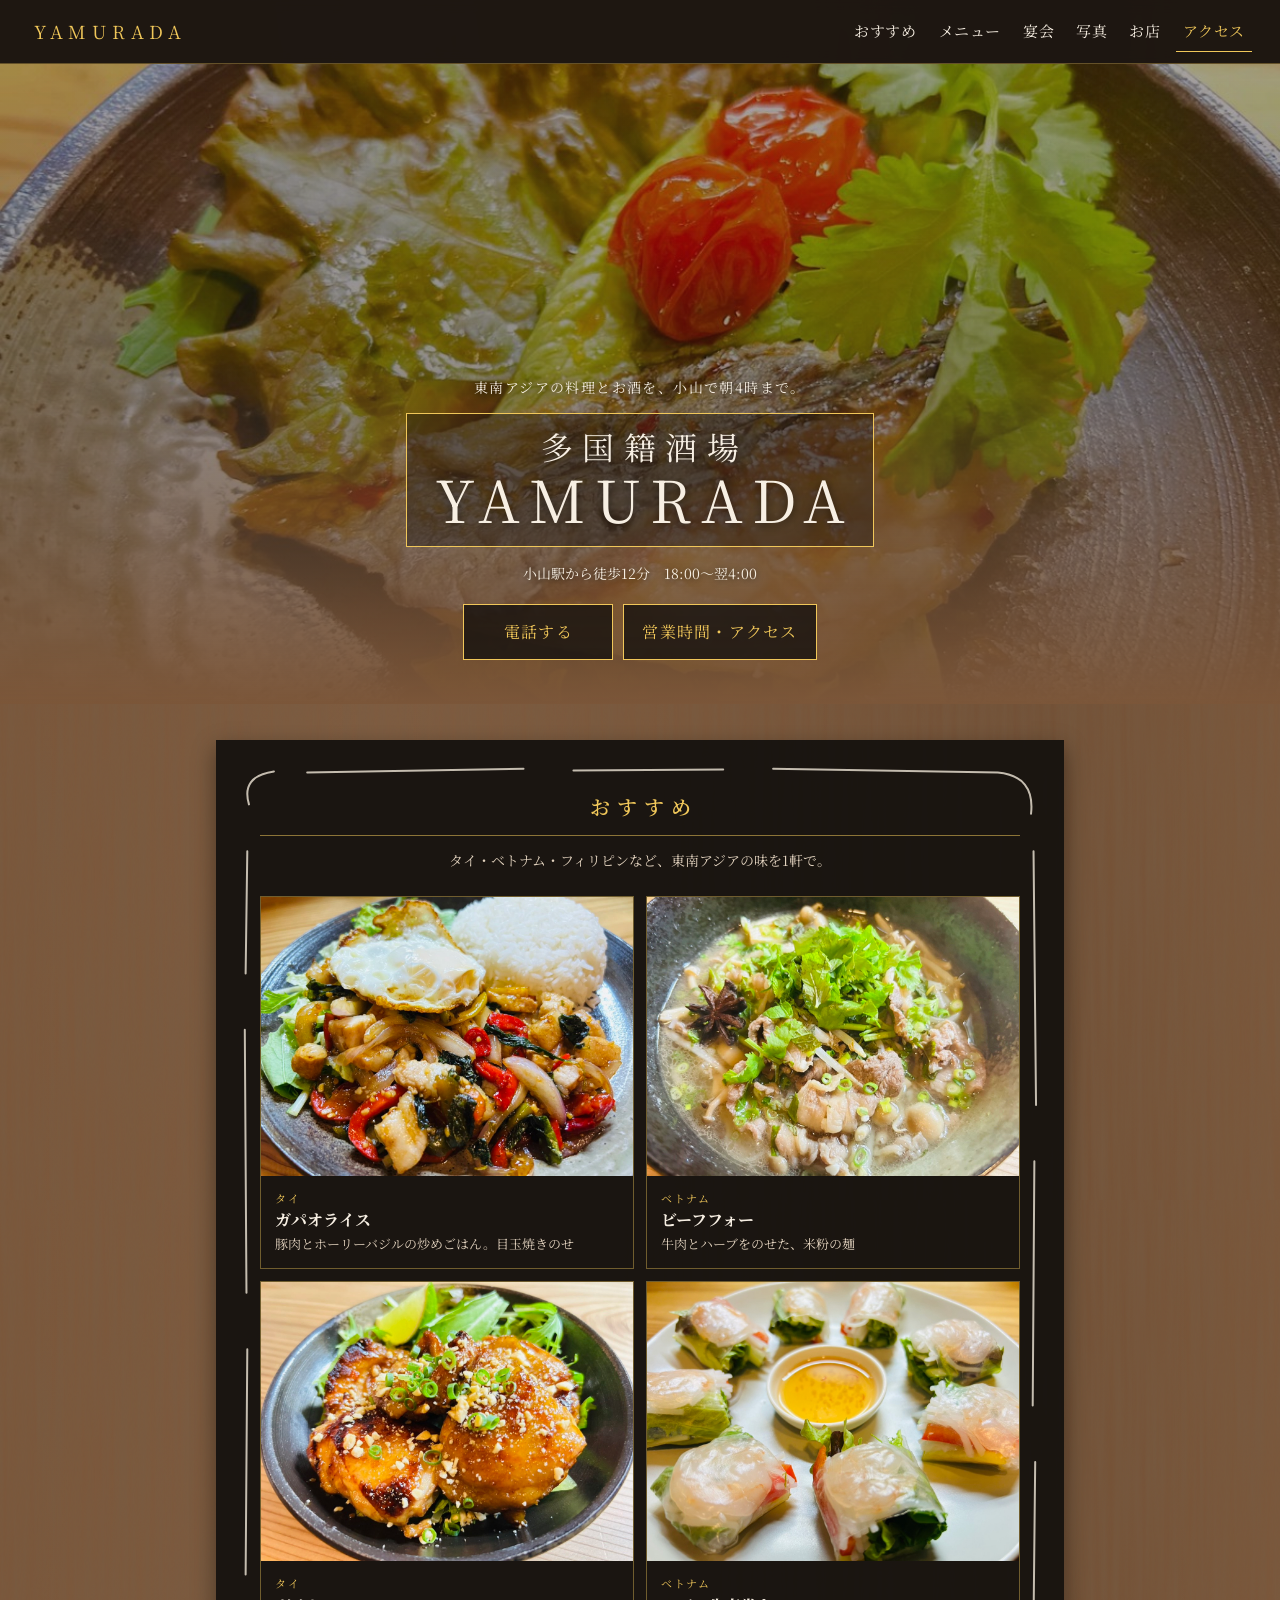
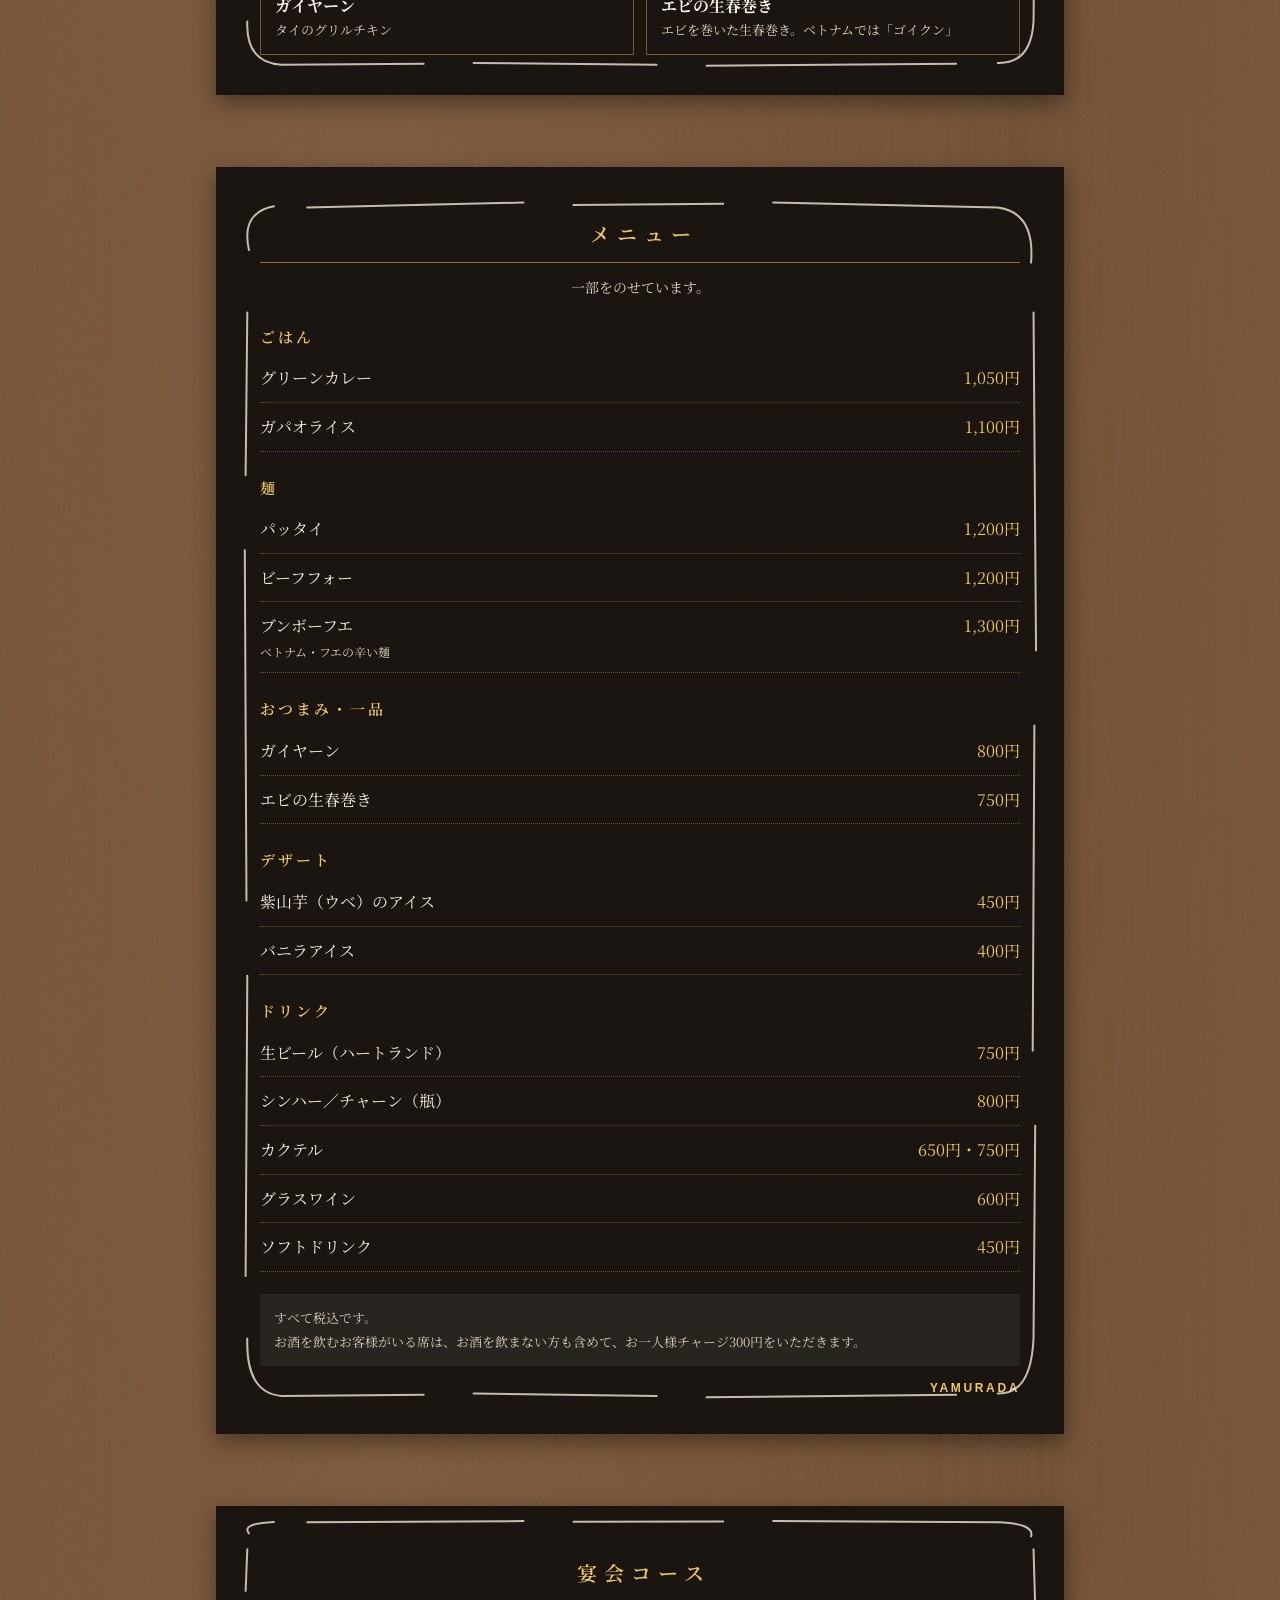
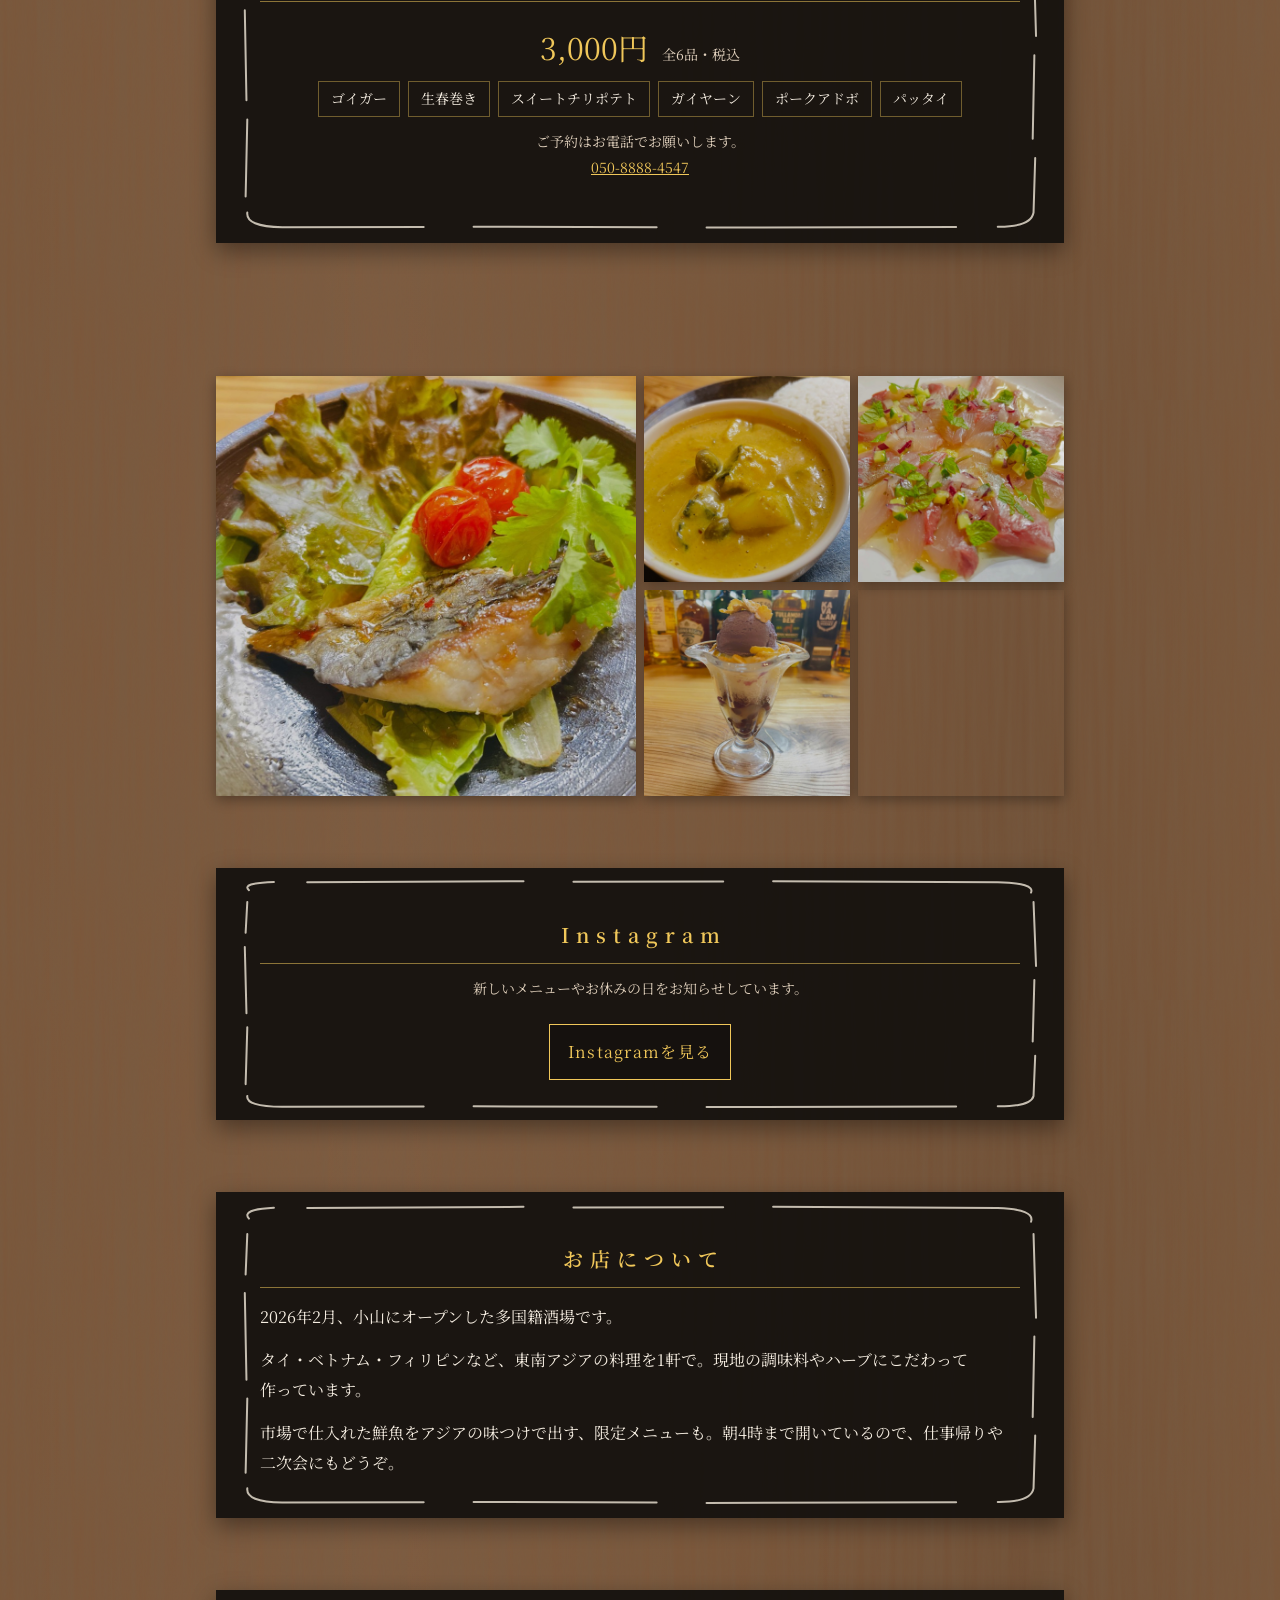
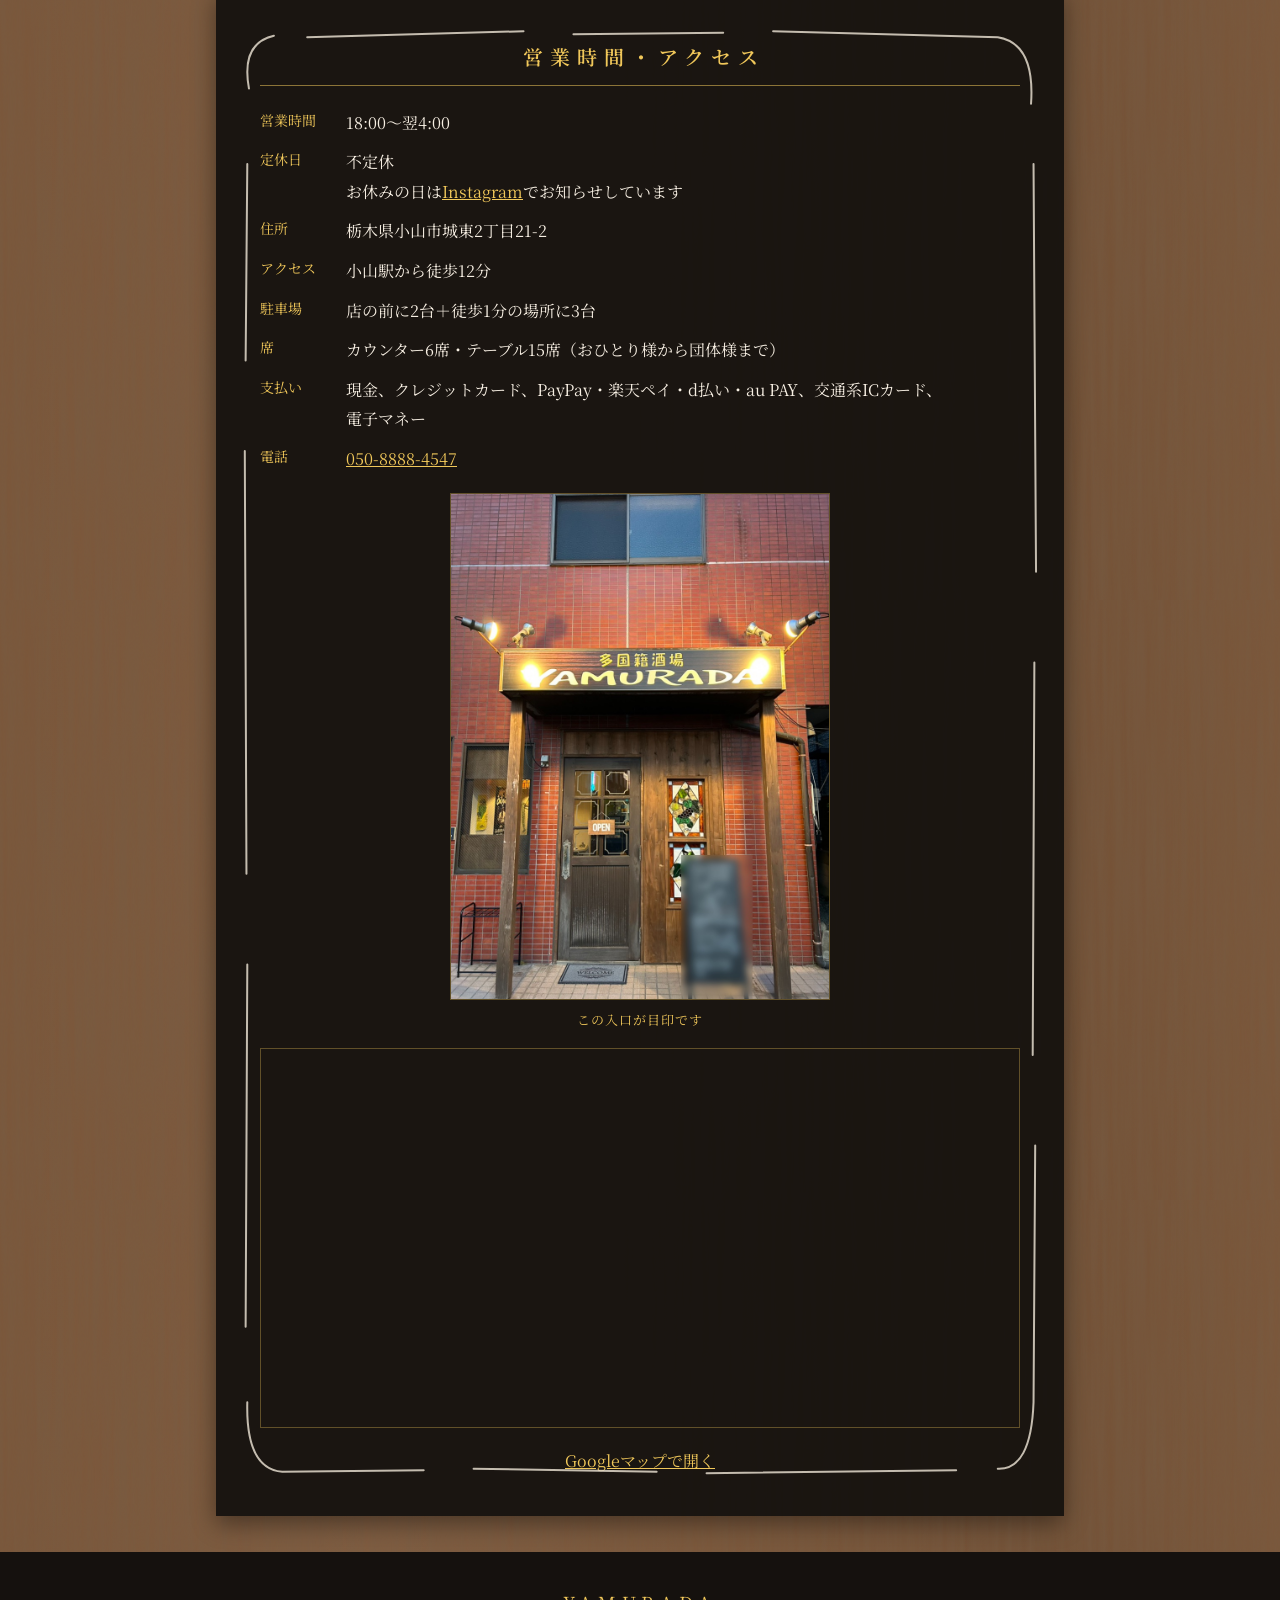
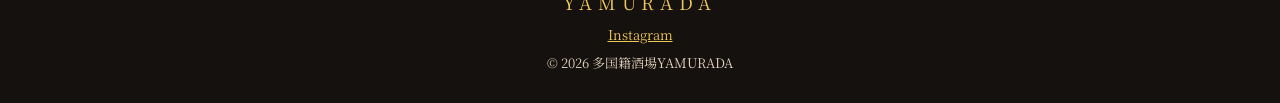
==== index.html @ 548f8a65 "YAMURADA ホームページ 公開" ====
<!doctype html>
<html lang="ja">
<head>
<meta charset="utf-8">
<meta name="viewport" content="width=device-width,initial-scale=1">
<title>多国籍酒場YAMURADA｜小山のタイ・ベトナム・フィリピン料理と酒場</title>
<meta name="description" content="栃木県小山市の多国籍酒場YAMURADA。タイ・ベトナム・フィリピンなど東南アジアの料理とアジアのお酒を、18時から朝4時まで。小山駅から徒歩12分。">
<meta property="og:title" content="多国籍酒場YAMURADA">
<meta property="og:description" content="東南アジアの料理とお酒を、小山で朝4時まで。">
<meta property="og:type" content="website">
<meta property="og:url" content="https://yamurada.github.io/">
<meta property="og:image" content="https://yamurada.github.io/images/sawara.jpg">
<link rel="icon" href="favicon.svg" type="image/svg+xml">
<meta name="theme-color" content="#15110e">
<link rel="preconnect" href="https://fonts.googleapis.com">
<link rel="preconnect" href="https://fonts.gstatic.com" crossorigin>
<link href="https://fonts.googleapis.com/css2?family=Noto+Serif+JP:wght@400;600&display=swap" rel="stylesheet">
<link rel="stylesheet" href="style.css?v=1121c">
<script>document.documentElement.classList.add('js')</script>
</head>
<body>

<header class="site-header">
  <a class="logo" href="#top" aria-label="ページの先頭へ">YAMURADA</a>
  <nav class="nav" aria-label="ページ内の目次">
    <a href="#picks">おすすめ</a>
    <a href="#menu">メニュー</a>
    <a href="#course">宴会</a>
    <a href="#gallery">写真</a>
    <a href="#about">お店</a>
    <a href="#info">アクセス</a>
  </nav>
</header>

<main id="top">
  <section class="hero" aria-label="トップ">
    <div class="hero-slides" id="heroSlides"></div>
    <div class="hero-text">
      <p class="hero-kicker" data-shop="catch"></p>
      <h1><span>多国籍酒場</span>YAMURADA</h1>
      <p class="hero-sub"><span class="ph" data-shop="access"></span>　<span class="ph" data-shop="hours"></span></p>
      <div class="hero-btns">
        <a class="btn" data-tel>電話する</a>
        <a class="btn" href="#info"><span class="ph">営業時間・</span><span class="ph">アクセス</span></a>
      </div>
    </div>
  </section>

  <section id="picks" class="sec">
    <div class="board reveal">
      <h2>おすすめ</h2>
      <p class="lead"><span class="ph">タイ・ベトナム・</span><span class="ph">フィリピンなど、</span><span class="ph">東南アジアの味を</span><span class="ph">1軒で。</span></p>
      <div class="picks" id="picksList"></div>
    </div>
  </section>

  <section id="menu" class="sec">
    <div class="board reveal">
      <h2>メニュー <span class="badge" id="menuBadge" hidden>仮</span></h2>
      <p class="lead" id="menuLead">一部をのせています。</p>
      <div id="menuList"></div>
      <p class="note" id="menuNotes"></p>
      <span class="board-mark">YAMURADA</span>
    </div>
  </section>

  <section id="course" class="sec">
    <div class="board reveal" id="courseBox"></div>
  </section>

  <section id="gallery" class="sec">
    <h2 class="sec-title reveal">写真</h2>
    <div class="photos reveal" id="photoList"></div>
  </section>

  <section id="insta" class="sec">
    <div class="board reveal">
      <h2>Instagram</h2>
      <p class="lead"><span class="ph">新しいメニューや</span><span class="ph">お休みの日を</span><span class="ph">お知らせしています。</span></p>
      <div class="insta-grid" id="instaList" hidden></div>
      <p class="more"><a class="btn" data-insta target="_blank" rel="noopener">Instagramを見る</a></p>
    </div>
  </section>

  <section id="about" class="sec">
    <div class="board reveal">
      <h2>お店について</h2>
      <figure class="spot-photo owner-photo" id="aboutPhoto" hidden></figure>
      <div id="aboutText"></div>
    </div>
  </section>

  <section id="reviews" class="sec">
    <div class="board reveal" id="reviewBox"></div>
  </section>

  <section id="info" class="sec">
    <div class="board reveal">
      <h2><span class="ph">営業時間・</span><span class="ph">アクセス</span></h2>
      <dl class="info">
        <dt>営業時間</dt><dd data-shop="hours"></dd>
        <dt>定休日</dt><dd><span data-shop="holiday"></span><br><span id="holidayLine"></span></dd>
        <dt>住所</dt><dd data-shop="address"></dd>
        <dt>アクセス</dt><dd data-shop="access"></dd>
        <dt>駐車場</dt><dd data-shop="parking"></dd>
        <dt>席</dt><dd data-shop="seats"></dd>
        <dt>支払い</dt><dd data-shop="payment"></dd>
        <dt>電話</dt><dd><a data-tel data-shop="tel"></a></dd>
      </dl>
      <figure class="spot-photo outside-photo" id="outsidePhoto" hidden></figure>
      <div class="map" id="mapBox"></div>
      <p class="more"><a data-map target="_blank" rel="noopener">Googleマップで開く</a></p>
    </div>
  </section>
</main>

<footer class="site-footer">
  <p class="footer-logo">YAMURADA</p>
  <p><a data-insta target="_blank" rel="noopener">Instagram</a></p>
  <p class="copy">© <span id="year"></span> <span data-shop="name"></span></p>
</footer>

<!-- スマホの画面の下にずっと出るボタン -->
<nav class="bottom-bar" aria-label="すぐ使うボタン">
  <a data-tel><span class="ico" aria-hidden="true">📞</span>電話</a>
  <a data-map target="_blank" rel="noopener"><span class="ico" aria-hidden="true">📍</span>地図</a>
  <a data-insta target="_blank" rel="noopener"><span class="ico" aria-hidden="true">📷</span>Instagram</a>
</nav>

<script src="shop-data.js?v=1121c"></script>
<script src="main.js?v=1121c"></script>
</body>
</html>
---- style.css ----
/* =========================================================
   YAMURADA 見た目の設定
   色を変えたいときは、下の :root の中だけを直す
   ========================================================= */
:root{
  --wood:#7b5639;          /* 木の壁の色（明るめのブラウン） */
  --board:#15110e;         /* 黒い板の色 */
  --gold:#f0c75a;          /* 金の線・見出しの色 */
  --text:#f7efe3;          /* ふつうの文字 */
  --sub:#e3d3bf;           /* 説明の文字 */
  --header-h:96px;         /* 上の目次の高さ（スマホ） */
  --font:"Noto Serif JP","Hiragino Mincho ProN","Yu Mincho","YuMincho",serif;
}

*{box-sizing:border-box}
[hidden]{display:none!important}
.data-error{position:relative;z-index:50;background:#b3261e;color:#fff;font:14px/1.6 sans-serif;padding:12px 16px}
html{scroll-padding-top:var(--header-h)}
@media (prefers-reduced-motion:no-preference){html{scroll-behavior:smooth}}
body{
  margin:0;color:var(--text);font-family:var(--font);line-height:1.85;
  background-color:var(--wood);
  background-image:url(images/wood.svg),linear-gradient(90deg,#0000 0,#ffffff08 30%,#0000 55%,#00000014 80%,#0000);
  background-size:600px 600px,100% 100%;
  padding-bottom:64px; /* 下のボタンの帯のぶん */
  -webkit-text-size-adjust:100%;
  /* 日本語を変なところで切らない。句読点や ｜ のしるしの所で改行し、入りきらないときだけ途中で切る */
  word-break:keep-all;overflow-wrap:anywhere;line-break:strict;
}
.ph{display:inline-block}            /* ひとかたまりの言葉 */
a[href^="tel:"],ul.menu b{white-space:nowrap}  /* 電話番号・値段は1行のまま */
a{color:var(--gold)}
img{max-width:100%;height:auto;display:block}

/* ---------- 上の目次 ---------- */
.site-header{
  position:sticky;top:0;z-index:20;
  background:#15110ee8;backdrop-filter:blur(6px);-webkit-backdrop-filter:blur(6px);
  border-bottom:1px solid #f0c75a55;
  display:flex;flex-direction:column;align-items:center;gap:2px;padding:10px 0 0;
}
.logo{color:var(--gold);text-decoration:none;letter-spacing:.32em;font-size:18px;padding-left:.32em}
.nav{display:flex;gap:2px;overflow-x:auto;max-width:100%;padding:0 6px 6px;scrollbar-width:none}
.nav::-webkit-scrollbar{display:none}
.nav a{
  flex:0 0 auto;color:var(--text);text-decoration:none;font-size:13px;letter-spacing:.04em;
  padding:6px 7px;border-bottom:1px solid transparent;
}
.nav a.is-here,.nav a:hover{color:var(--gold);border-bottom-color:var(--gold)}

/* ---------- トップ ---------- */
.hero{position:relative;min-height:min(86vh,640px);display:flex;align-items:flex-end;justify-content:center;overflow:hidden}
.hero-slides,.slide{position:absolute;inset:0}
.slide{opacity:0;transition:opacity 1.6s ease}
.slide.is-on{opacity:1}
.slide img{width:100%;height:100%;object-fit:cover}
@media (prefers-reduced-motion:no-preference){
  .slide.is-on img{animation:zoom 9s ease-out forwards}
}
@keyframes zoom{from{transform:scale(1.08)}to{transform:scale(1)}}
.hero::after{content:"";position:absolute;inset:0;background:linear-gradient(rgba(30,20,12,.25) 0,rgba(30,20,12,.35) 45%,var(--wood) 100%)}
.hero-text{position:relative;z-index:1;text-align:center;padding:0 16px 44px;width:100%}
.hero-kicker{margin:0 0 12px;font-size:14px;letter-spacing:.1em;text-shadow:0 1px 6px #000a}
.hero h1{
  display:inline-block;margin:0;font-weight:400;line-height:1.15;
  font-size:clamp(26px,9vw,58px);letter-spacing:.16em;white-space:nowrap;padding:14px 18px 14px calc(18px + .16em);
  border:1px solid var(--gold);background:#15110e66;text-shadow:0 2px 10px #0008;
}
.hero h1 span{display:block;font-size:.55em;letter-spacing:.3em}
.hero-sub{margin:14px 0 18px;font-size:14px;text-shadow:0 1px 6px #000a}
.hero-btns{display:flex;gap:10px;justify-content:center;flex-wrap:wrap}
.btn{
  display:inline-block;min-width:150px;text-align:center;text-decoration:none;
  padding:12px 18px;border:1px solid var(--gold);color:var(--gold);background:#15110ecc;letter-spacing:.08em;
}
.btn:hover{background:var(--gold);color:var(--board)}

/* ---------- 黒い板（各コーナー） ---------- */
.sec{max-width:880px;margin:0 auto;padding:36px 16px}
.board{position:relative;background:#15110ef0;box-shadow:0 8px 22px #0006;padding:40px 26px 34px}
.board::before{content:"";position:absolute;inset:8px;background:url(images/frame.svg) no-repeat;background-size:100% 100%;pointer-events:none}
.board h2,.sec-title{
  margin:0 0 6px;text-align:center;color:var(--gold);font-weight:600;font-size:20px;letter-spacing:.35em;padding-left:.35em;
  border-bottom:1px solid #f0c75a88;padding-bottom:10px;
}
.sec-title{border:0;text-shadow:0 1px 4px #0006}
.lead{text-align:center;color:var(--sub);font-size:14px;margin:12px 0 22px}
.badge{display:inline-block;font-size:12px;letter-spacing:0;padding:0 8px;margin-left:4px;vertical-align:middle;background:#b3321f;color:#fff;border-radius:2px}
.board-mark{display:block;text-align:right;font:600 12px/1 sans-serif;letter-spacing:.22em;color:var(--gold);margin-top:16px}

/* おすすめ */
.picks{display:grid;grid-template-columns:repeat(2,1fr);gap:12px}
.pick{border:1px solid #f0c75a66;display:flex;flex-direction:column}
.pick:not(.has-img){align-self:start}
@media (max-width:519px){                 /* スマホは1列にして、料理名が途中で切れないようにする */
  .picks{grid-template-columns:1fr}
}
.pick img{aspect-ratio:4/3;object-fit:cover;width:100%}
.pick-body{padding:12px 14px;display:flex;flex-direction:column}
.pick-body b{font-size:16px;line-height:1.5}
.pick-body small{color:var(--sub);font-size:13px}
.pick-country{font-size:11px;letter-spacing:.15em;color:var(--gold)}

/* メニュー */
.menu-cat{margin-bottom:22px}
.menu-cat h3{margin:0 0 4px;font-size:15px;color:var(--gold);letter-spacing:.2em;font-weight:600}
ul.menu{list-style:none;margin:0;padding:0}
ul.menu li{display:flex;justify-content:space-between;align-items:baseline;gap:12px;padding:9px 0;border-bottom:1px dotted #f0c75a55}
.menu-name small{display:block;color:var(--sub);font-size:12px}
ul.menu b{color:var(--gold);font-weight:400;white-space:nowrap}
.note{background:#ffffff10;color:#d8ccbb;font-size:13px;padding:12px 14px;margin:8px 0 0}

/* 宴会 */
.course-price{text-align:center;font-size:30px;color:var(--gold);margin:18px 0 6px}
.course-price small{font-size:14px;color:var(--sub)}
.course-items{display:flex;flex-wrap:wrap;justify-content:center;gap:8px;list-style:none;padding:0;margin:0 0 6px;counter-reset:c}
.course-items li{border:1px solid #f0c75a66;padding:4px 12px;font-size:14px}

/* 写真 */
.photos{display:grid;grid-template-columns:repeat(2,1fr);gap:8px;margin-top:14px}
.photos img:first-child{grid-column:span 2;aspect-ratio:16/9}
.photos img{aspect-ratio:1;object-fit:cover;width:100%;box-shadow:0 4px 12px #0005}
.more{text-align:center;margin:18px 0 0}

/* Instagramの最新投稿 */
.insta-grid{display:grid;grid-template-columns:repeat(2,1fr);gap:8px;margin-top:6px}
.insta-post{position:relative;display:block;aspect-ratio:1;overflow:hidden;border:1px solid #f0c75a44;color:var(--text);text-decoration:none}
.insta-post img{width:100%;height:100%;object-fit:cover;transition:transform .4s ease}
.insta-post:hover img{transform:scale(1.04)}
.insta-cap{position:absolute;left:0;right:0;bottom:0;padding:22px 8px 6px;background:linear-gradient(#0000,#000c);font-size:11px;line-height:1.5}
.insta-cap>span{display:-webkit-box;-webkit-line-clamp:2;-webkit-box-orient:vertical;overflow:hidden}
.insta-cap b{display:block;color:var(--gold);font-weight:400;font-size:11px}
.insta-play{position:absolute;top:6px;right:8px;font-size:14px;color:#fff;text-shadow:0 1px 4px #000}
@media (min-width:900px){.insta-grid{grid-template-columns:repeat(3,1fr);gap:12px}.insta-cap{font-size:12px}}

/* 店内・外観の写真 */
.spot-photo{margin:20px 0 0}
.spot-photo img{width:100%;aspect-ratio:16/9;object-fit:cover;border:1px solid #f0c75a55}
.spot-photo figcaption{text-align:center;color:var(--gold);font-size:13px;letter-spacing:.08em;margin-top:8px}
.spot-empty{aspect-ratio:16/9;display:flex;align-items:center;justify-content:center;text-align:center;border:1px dashed #f0c75a88;color:var(--sub);font-size:14px;background:#ffffff08}
#outsidePhoto+.map{margin-top:16px}
.owner-photo{max-width:420px;margin-left:auto;margin-right:auto}
.owner-photo img,.owner-photo .spot-empty{aspect-ratio:4/3;object-position:center 30%}
/* 外観は縦の写真（看板・入口が全部入るように）。広い画面でも大きくなりすぎないよう幅を決める */
.outside-photo{max-width:380px;margin-left:auto;margin-right:auto}
.outside-photo img{aspect-ratio:3/4;object-position:center 40%}

/* お店について */
#aboutText p{margin:14px 0 0}

/* お客さまの声 */
.review-score{text-align:center;margin:18px 0 4px}
.review-score .stars{color:var(--gold);font-size:22px;letter-spacing:.12em}
.review-score b{font-size:26px;color:var(--gold);font-weight:400;margin-left:8px}
.review-score small{display:block;color:var(--sub);font-size:13px}
.review-points{list-style:none;padding:0;margin:0 auto;max-width:520px;display:grid;gap:10px}
.review-points li{border:1px solid #f0c75a55;padding:10px 14px 10px 36px;position:relative}
.review-points li::before{content:"◆";position:absolute;left:14px;top:13px;color:var(--gold);font-size:11px;line-height:1}
@media (min-width:900px){.review-points{grid-template-columns:1fr 1fr;max-width:none}}

/* 営業時間・アクセス */
.info{display:grid;grid-template-columns:4.5em 1fr;gap:10px 14px;margin:22px 0 0}
.info dt{color:var(--gold);font-size:14px}
.info dd{margin:0}
.map{margin-top:22px;aspect-ratio:4/3;border:1px solid #f0c75a55}
.map iframe{width:100%;height:100%;border:0;display:block;filter:grayscale(.3)}

/* フッター */
.site-footer{text-align:center;padding:30px 16px 24px;background:var(--board);color:var(--sub);font-size:13px}
.footer-logo{color:var(--gold);letter-spacing:.32em;font-size:18px;margin:0 0 6px}
.site-footer p{margin:4px 0}

/* ---------- スマホの下のボタンの帯 ---------- */
.bottom-bar{
  position:fixed;left:0;right:0;bottom:0;z-index:30;display:grid;grid-template-columns:repeat(3,1fr);
  background:#15110ef2;border-top:1px solid var(--gold);padding-bottom:env(safe-area-inset-bottom);
}
.bottom-bar a{
  display:flex;flex-direction:column;align-items:center;justify-content:center;gap:2px;height:60px;
  color:var(--gold);text-decoration:none;font-size:12px;letter-spacing:.08em;
}
.bottom-bar a+a{border-left:1px solid #f0c75a44}
.bottom-bar .ico{font-size:18px;line-height:1}

/* ---------- ふわっと出る動き ---------- */
.js .reveal{opacity:0;transform:translateY(18px);transition:opacity .9s ease,transform .9s ease}
.js .reveal.is-in{opacity:1;transform:none}

/* ---------- PC（広い画面） ---------- */
@media (min-width:900px){
  :root{--header-h:64px}
  body{padding-bottom:0}
  .site-header{flex-direction:row;justify-content:space-between;padding:0 28px;height:var(--header-h)}
  .nav{padding:0;gap:8px}
  .nav a{font-size:15px}
  .bottom-bar{display:none}
  .picks{grid-template-columns:repeat(6,1fr)}
  .pick{grid-column:span 3}
  .photos{grid-template-columns:repeat(4,1fr)}
  .photos img:first-child{grid-column:span 2;grid-row:span 2;aspect-ratio:1;height:100%}
  .board{padding:48px 44px 40px}
  .map{aspect-ratio:auto;height:380px}
}
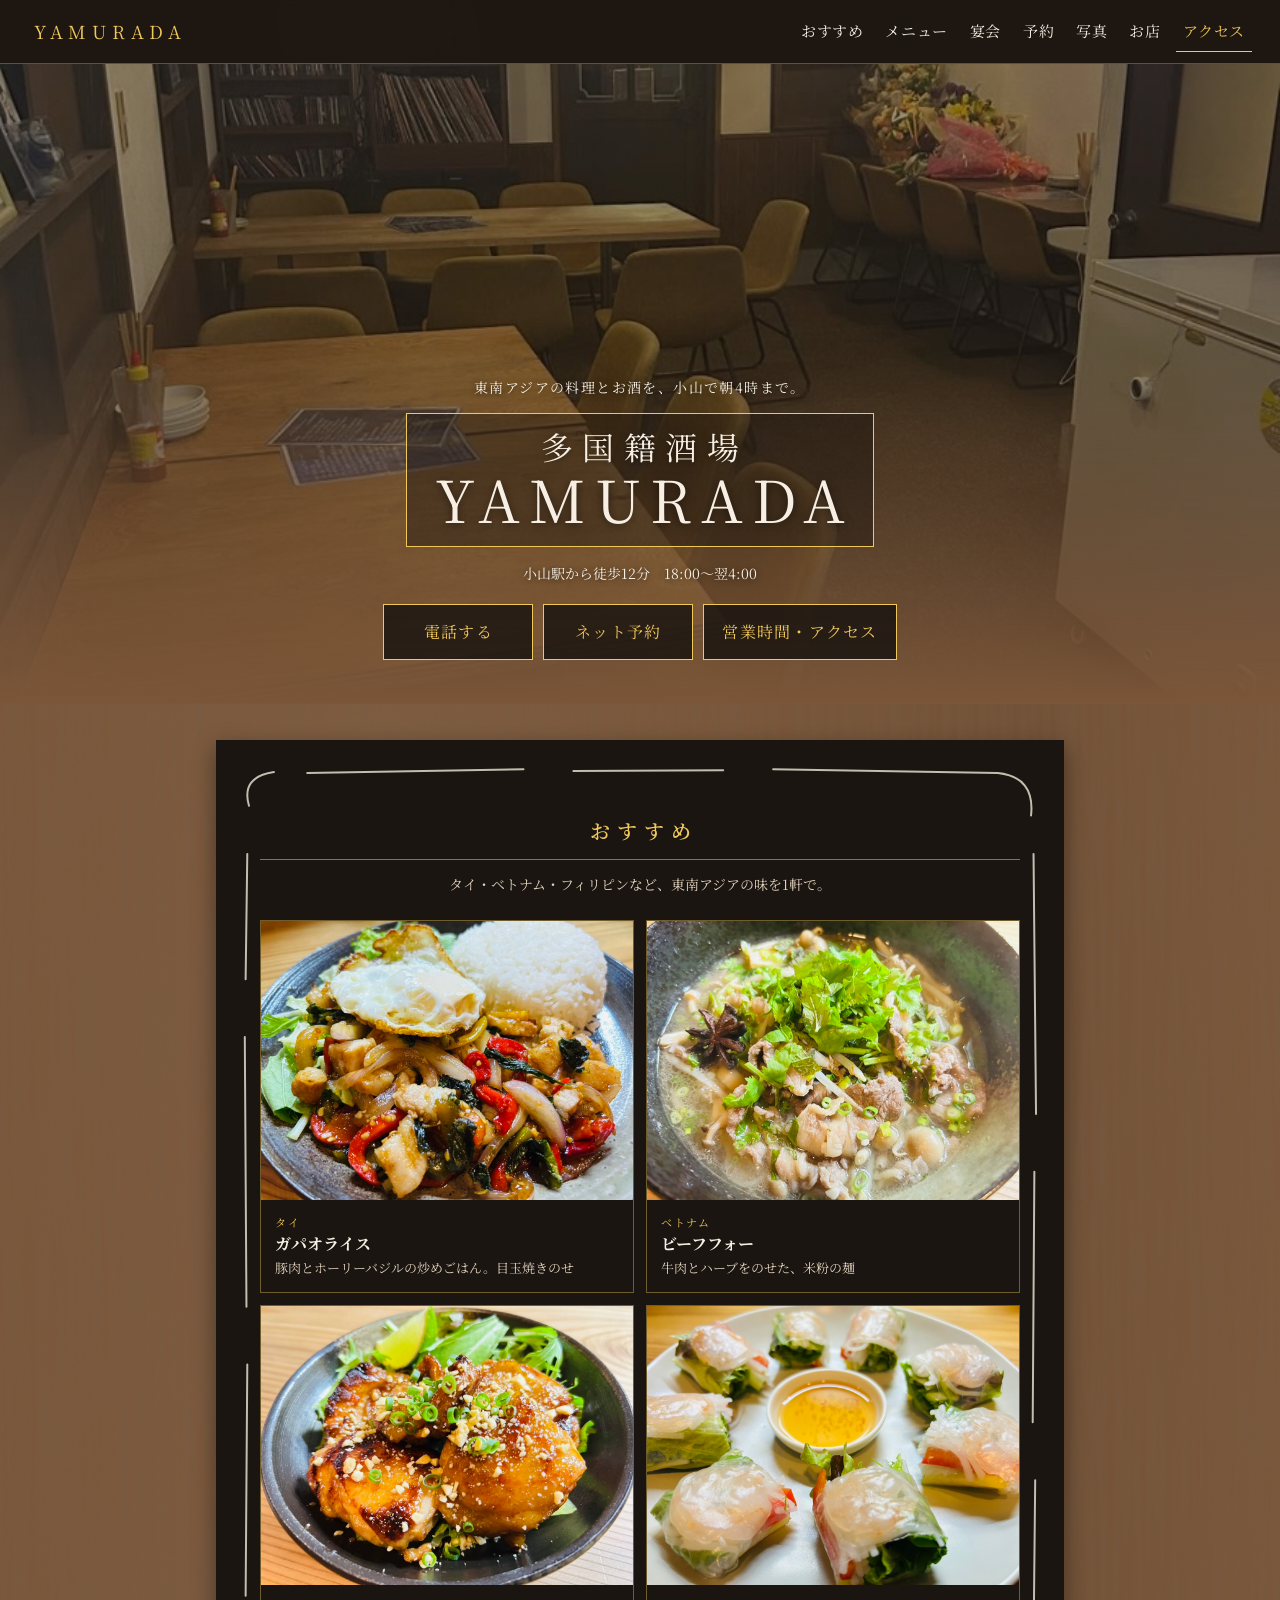
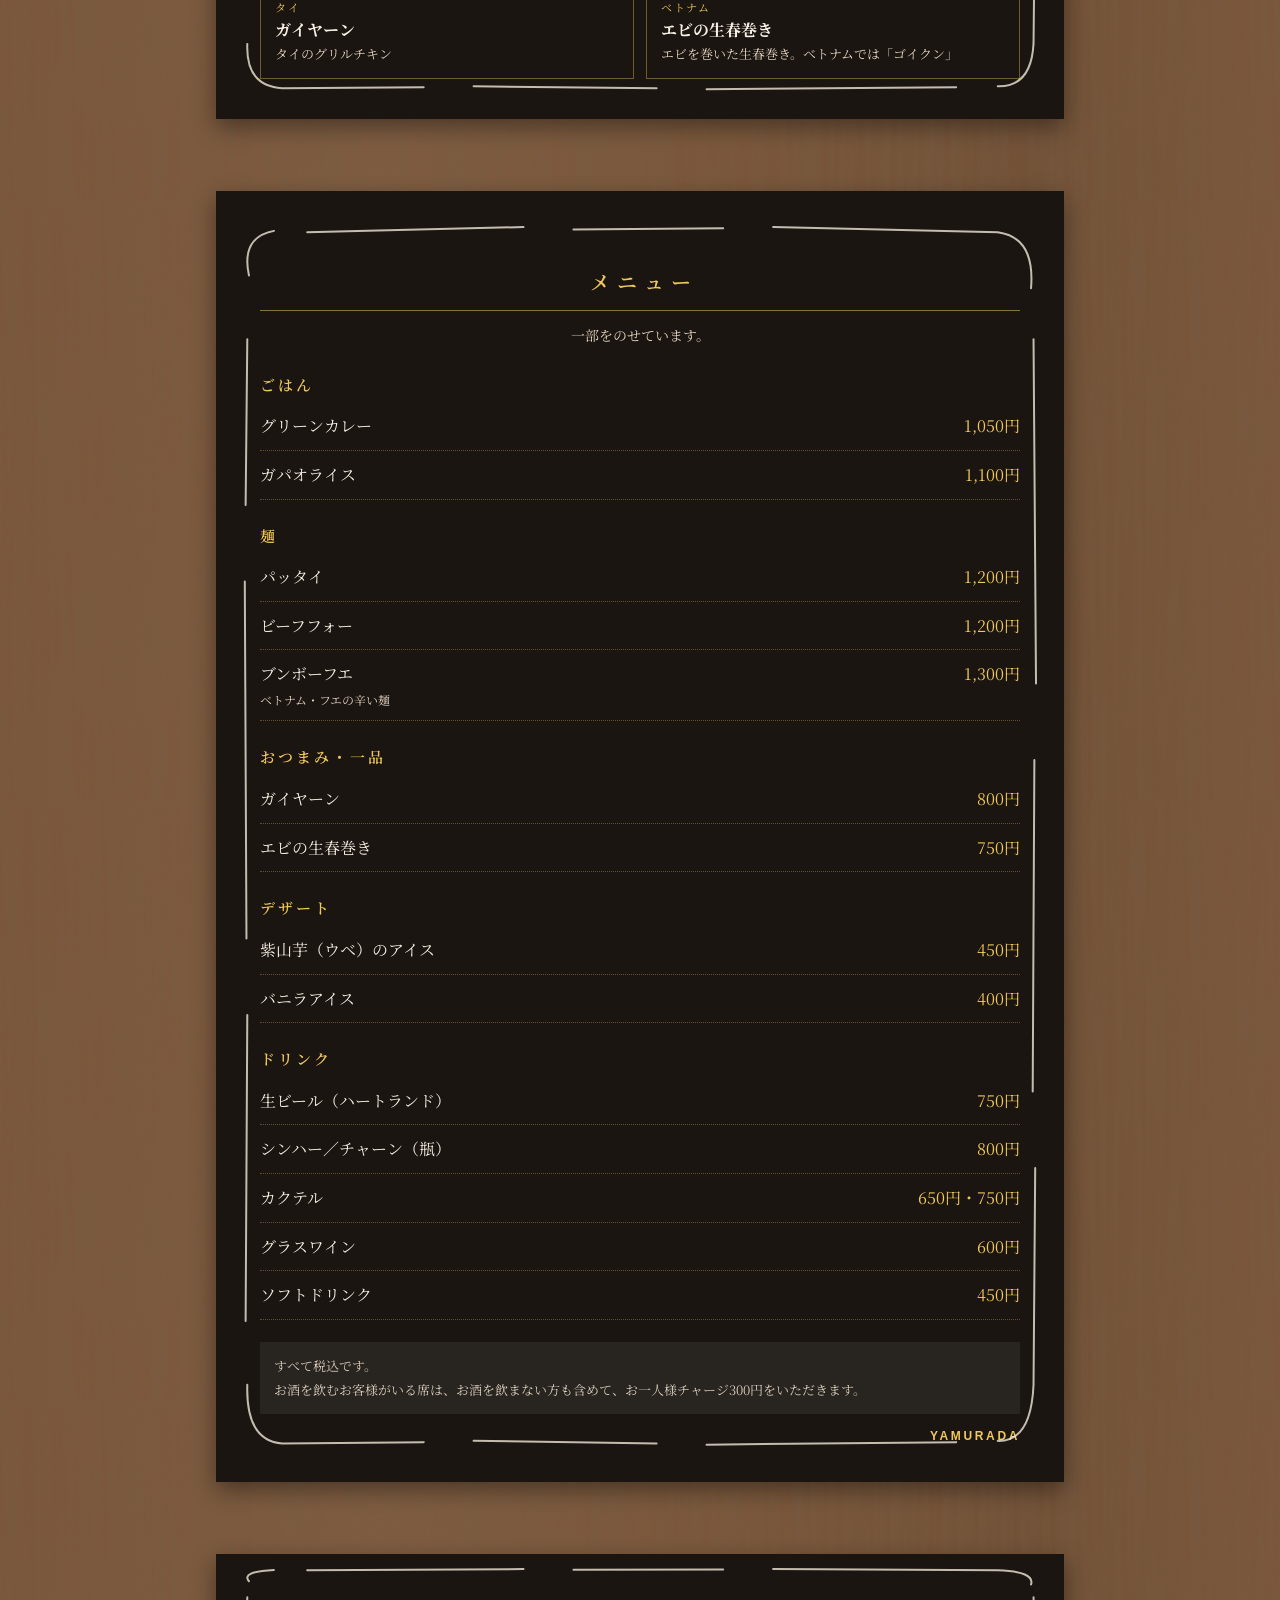
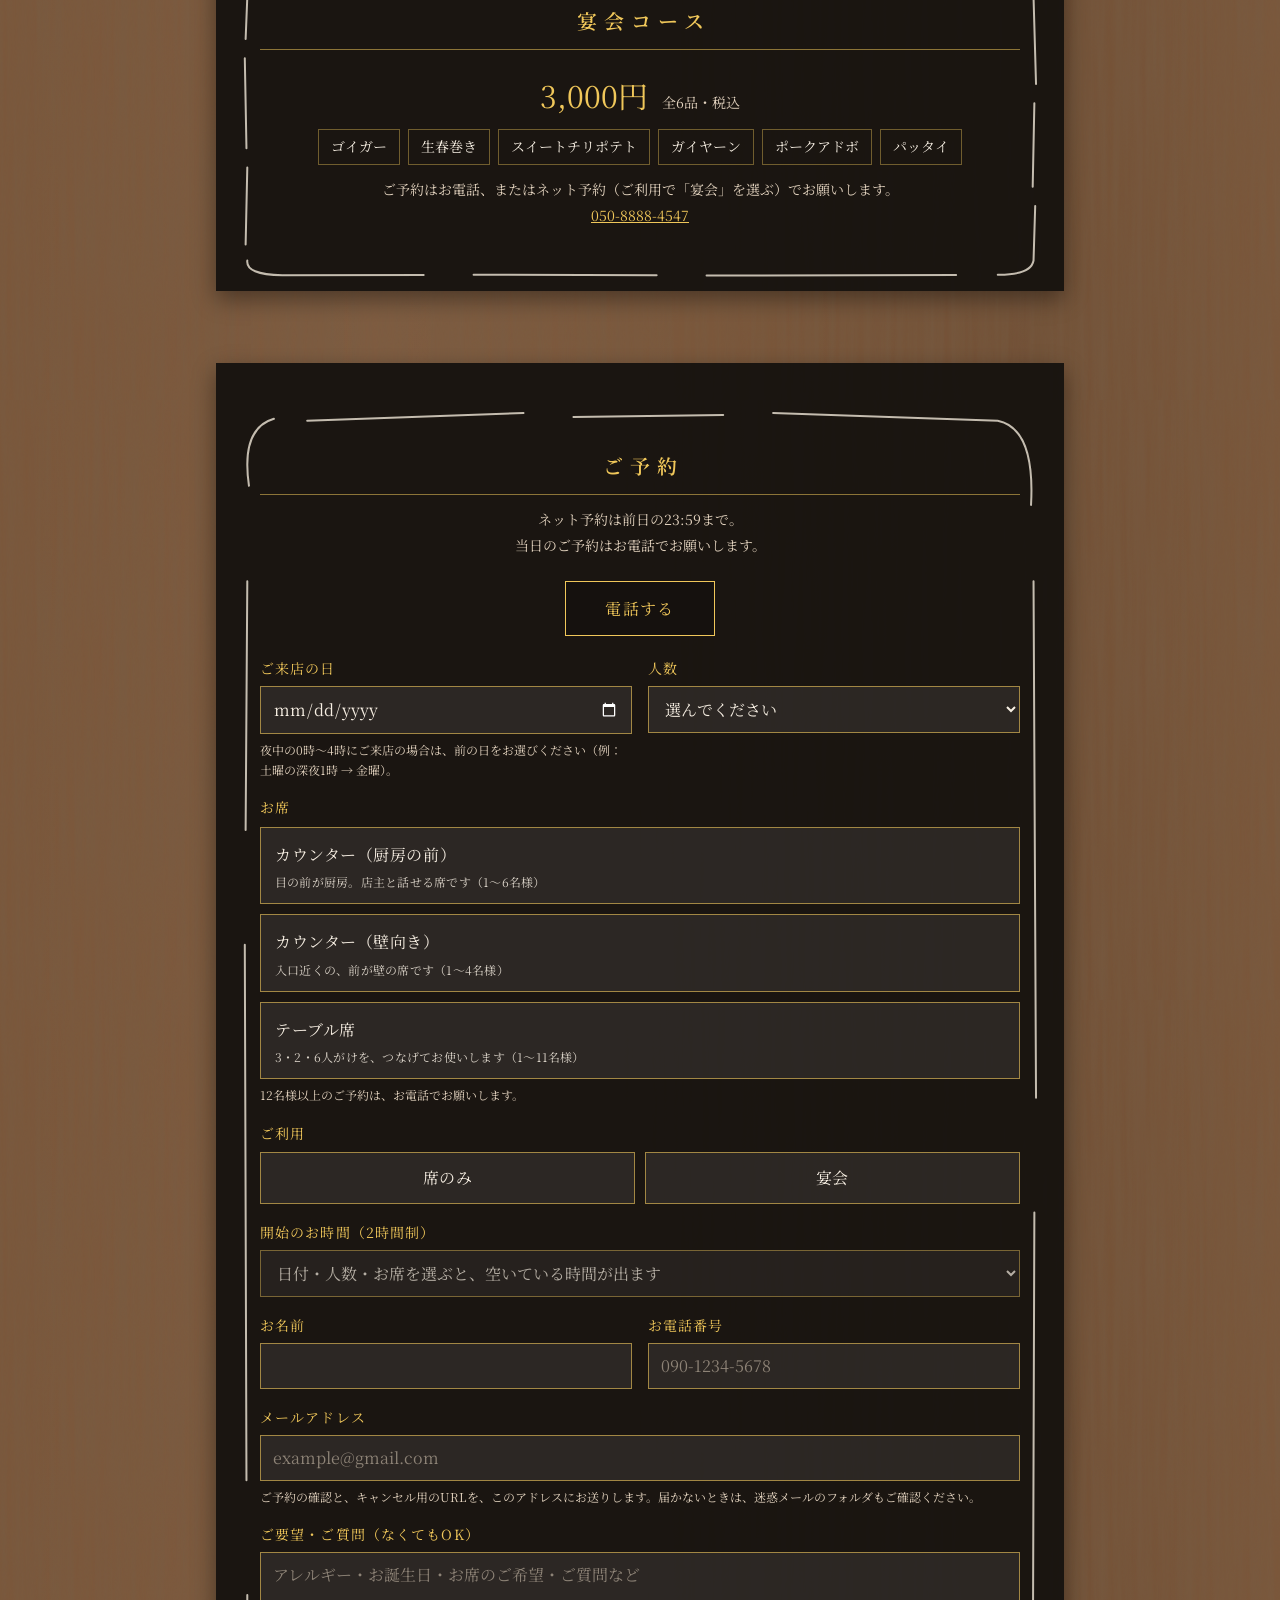
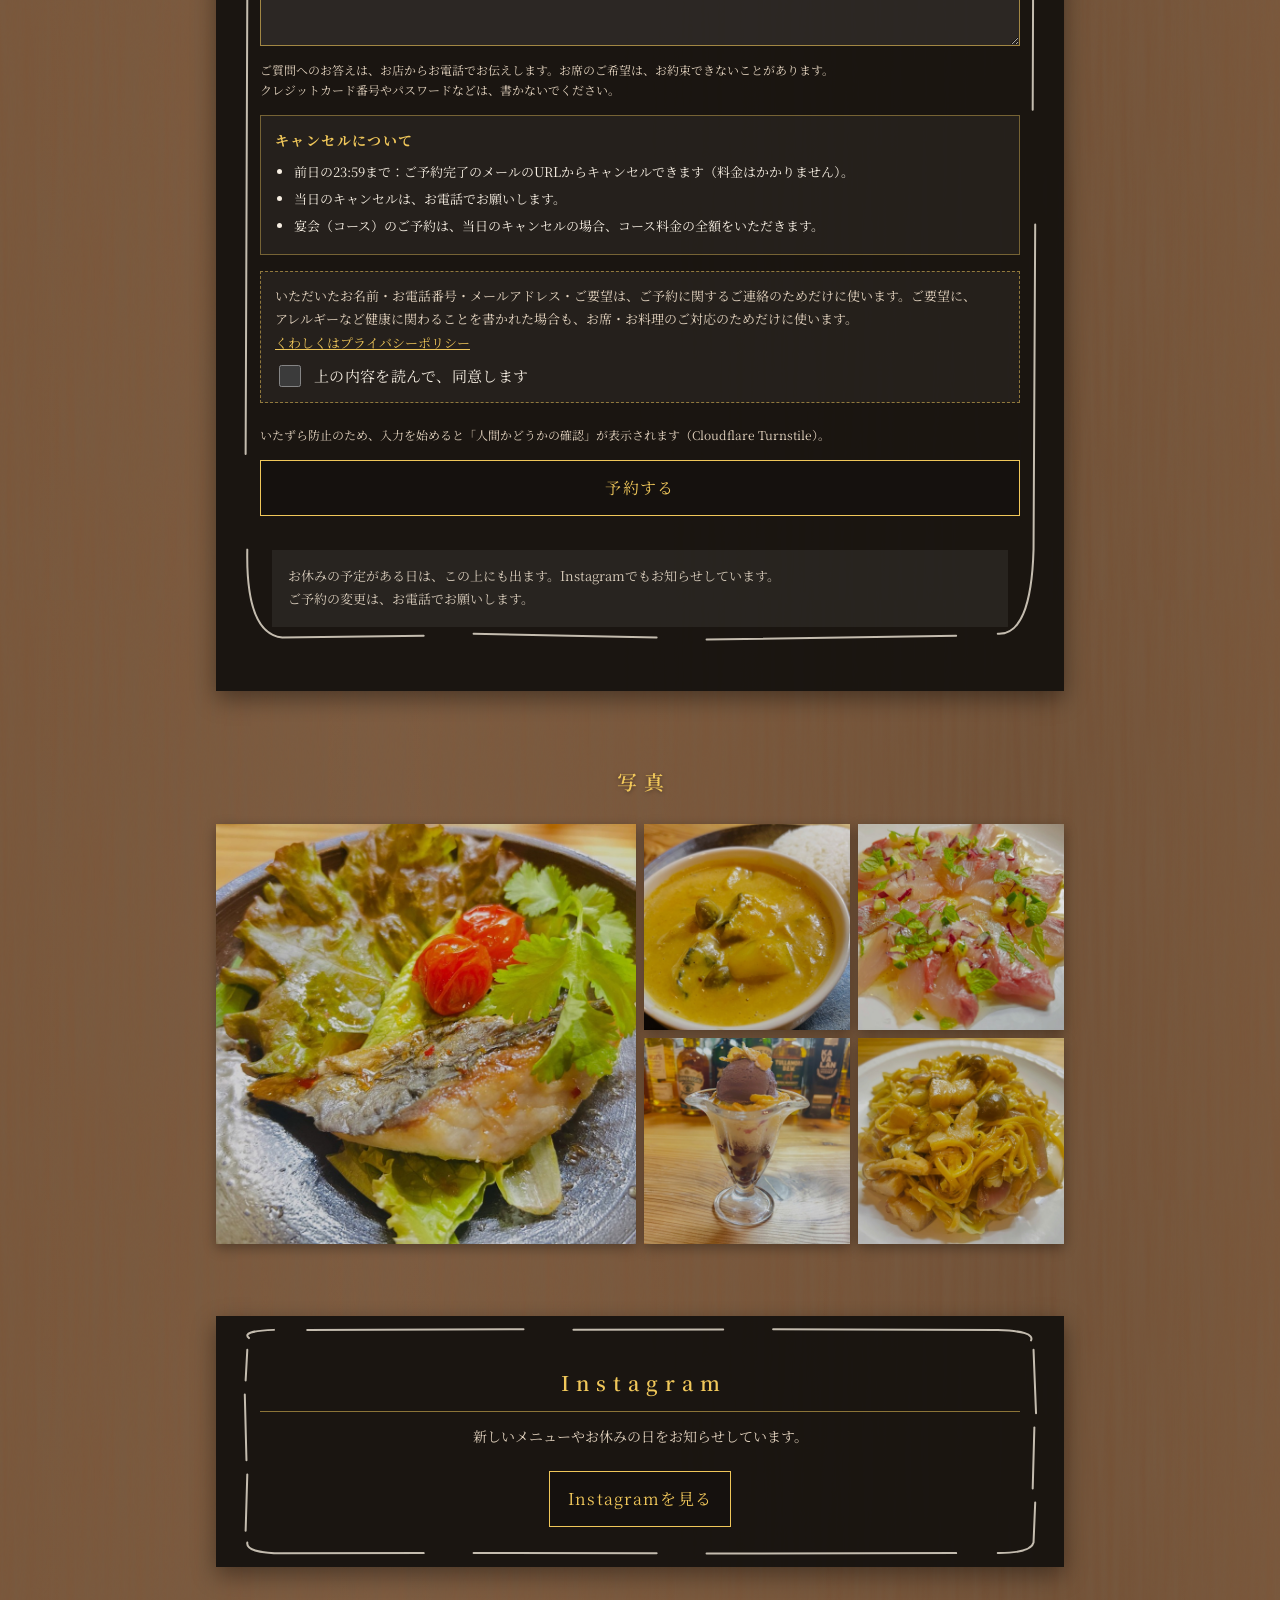
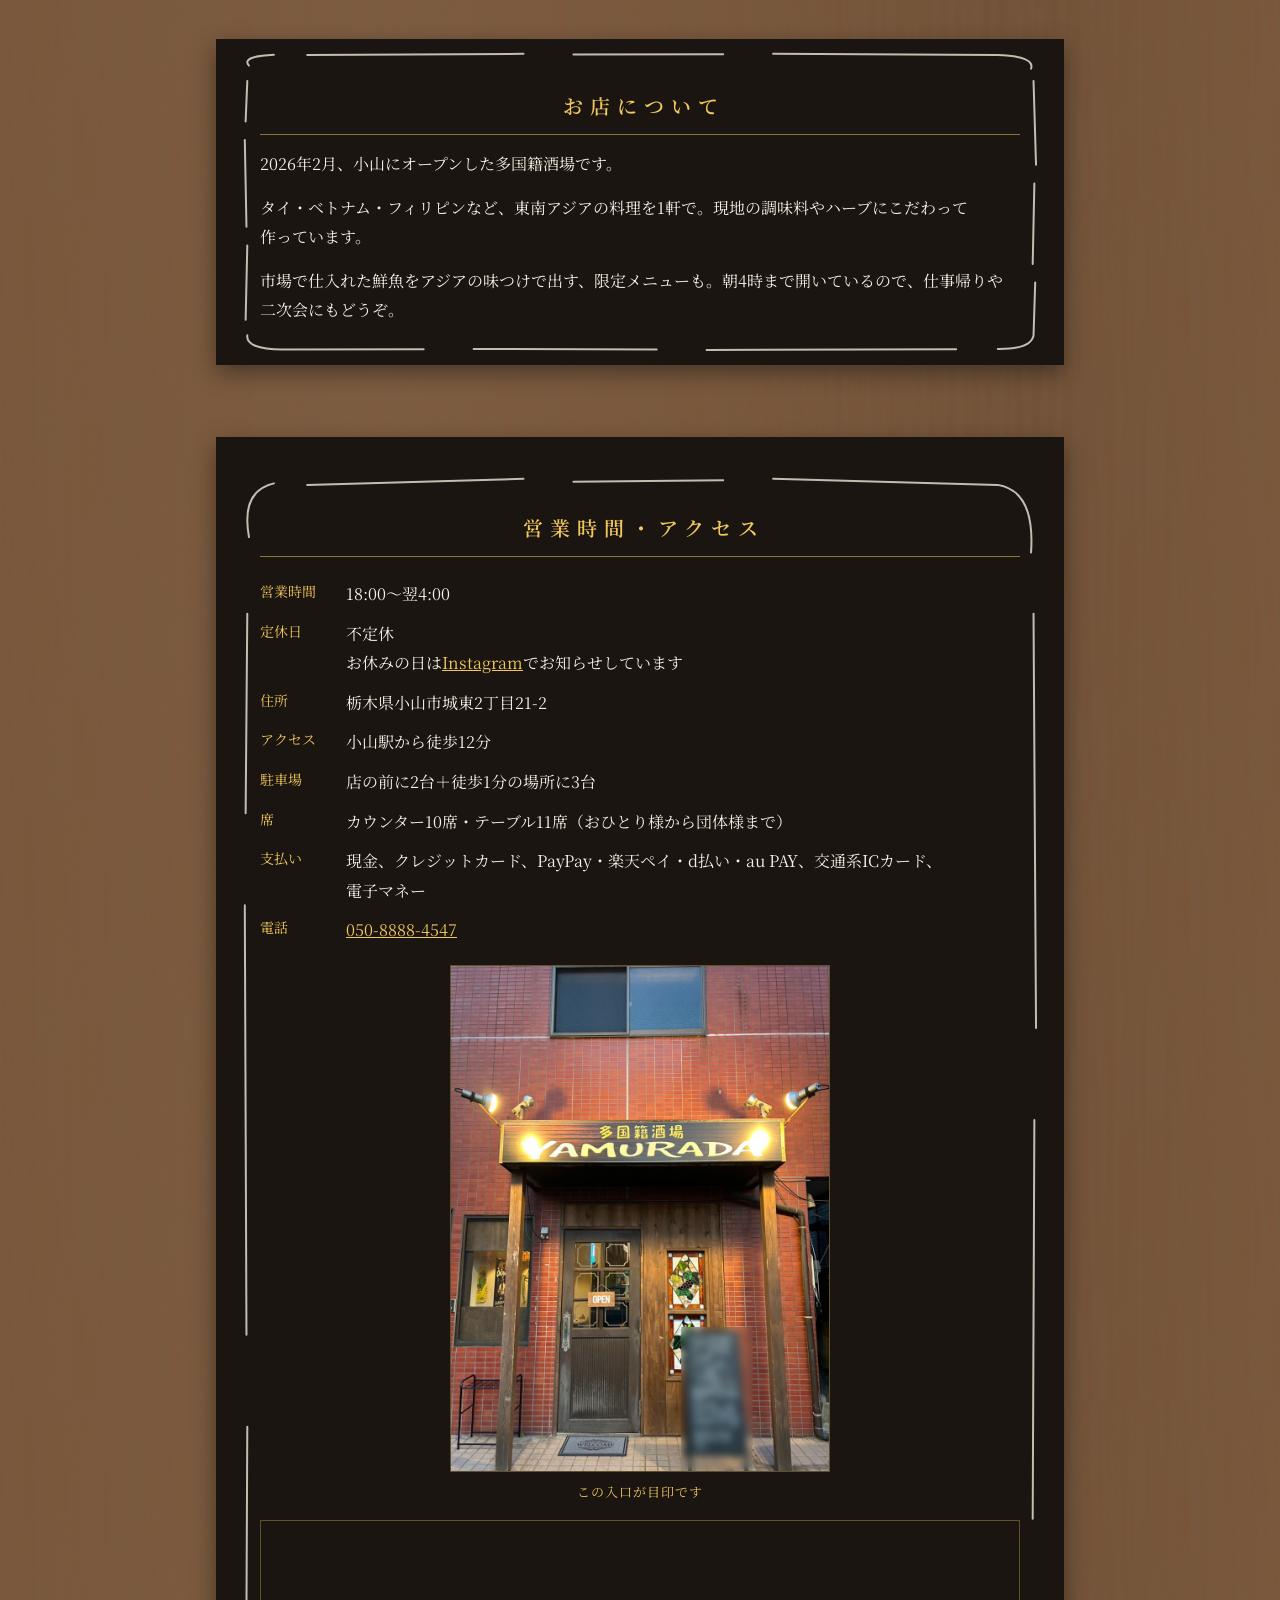
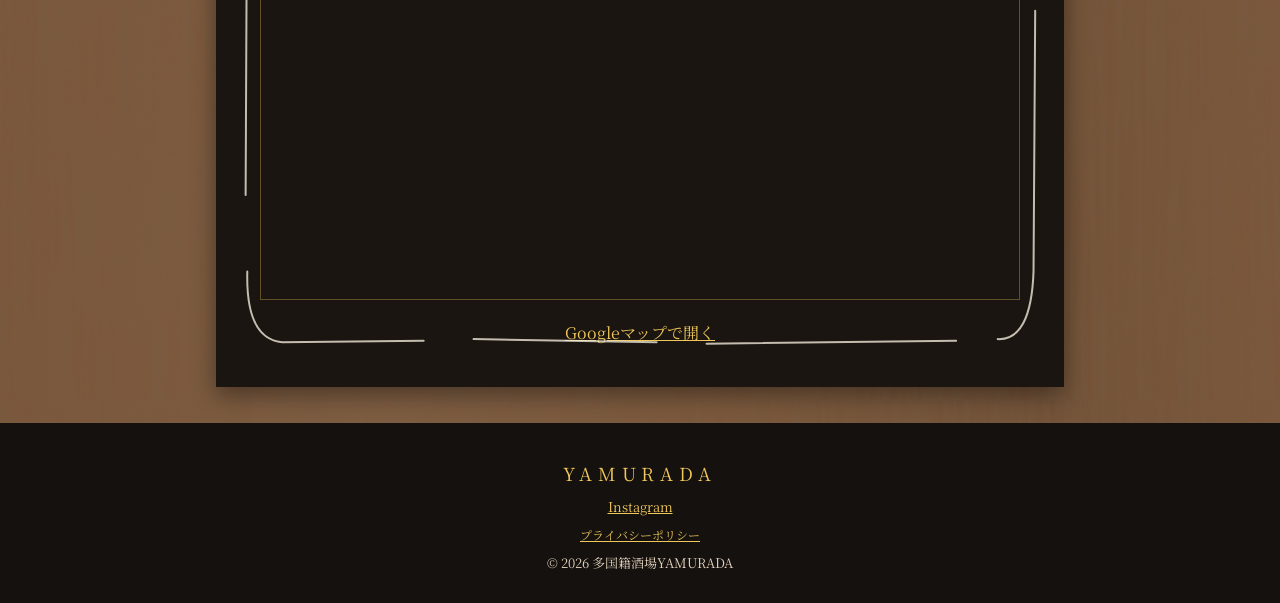
==== commit 95acc52c: "ネット予約を公開：予約欄・予約完了メール・キャンセル確認ページ・プライバシーポリシー・予約カレンダーの訂正 Co-Authored-By: Claude Sonnet 5.5 <noreply@ant" ====
--- a/index.html
+++ b/index.html
@@ -15,7 +15,7 @@
 <link rel="preconnect" href="https://fonts.googleapis.com">
 <link rel="preconnect" href="https://fonts.gstatic.com" crossorigin>
 <link href="https://fonts.googleapis.com/css2?family=Noto+Serif+JP:wght@400;600&display=swap" rel="stylesheet">
-<link rel="stylesheet" href="style.css?v=1121c">
+<link rel="stylesheet" href="style.css?v=1124f">
 <script>document.documentElement.classList.add('js')</script>
 </head>
 <body>
@@ -26,6 +26,7 @@
     <a href="#picks">おすすめ</a>
     <a href="#menu">メニュー</a>
     <a href="#course">宴会</a>
+    <a href="#reserve">予約</a>
     <a href="#gallery">写真</a>
     <a href="#about">お店</a>
     <a href="#info">アクセス</a>
@@ -41,6 +42,7 @@
       <p class="hero-sub"><span class="ph" data-shop="access"></span>　<span class="ph" data-shop="hours"></span></p>
       <div class="hero-btns">
         <a class="btn" data-tel>電話する</a>
+        <a class="btn" href="#reserve" data-reserve>ネット予約</a>
         <a class="btn" href="#info"><span class="ph">営業時間・</span><span class="ph">アクセス</span></a>
       </div>
     </div>
@@ -66,6 +68,88 @@
 
   <section id="course" class="sec">
     <div class="board reveal" id="courseBox"></div>
+  </section>
+
+  <!-- ネット予約。shop-data.js の reserve.endpoint または turnstileSiteKey が空のあいだは、この部分ごと消えます -->
+  <section id="reserve" class="sec">
+    <div class="board reveal">
+      <h2>ご予約</h2>
+      <p class="lead"><span class="ph">ネット予約は</span><span class="ph">前日の23:59まで。</span><br><span class="ph">当日のご予約は</span><span class="ph">お電話でお願いします。</span></p>
+      <p class="more reserve-tel"><a class="btn" data-tel>電話する</a></p>
+      <p class="reserve-closed" id="reserveClosed" hidden></p>
+
+      <form id="reserveForm" class="reserve-form" novalidate hidden>
+        <div class="reserve-row">
+          <div>
+            <label for="rDate">ご来店の日</label>
+            <input id="rDate" type="date" required>
+            <p class="field-hint">夜中の0時〜4時にご来店の場合は、前の日をお選びください（例：土曜の深夜1時 → 金曜）。</p>
+          </div>
+          <div>
+            <label for="rPeople">人数</label>
+            <select id="rPeople" required></select>
+          </div>
+        </div>
+        <fieldset class="choice-set">
+          <legend>お席</legend>
+          <div class="choice seat-choice">
+            <label class="choice-item"><input type="radio" name="seat" value="counter" required><span>カウンター（厨房の前）<small>目の前が厨房。店主と話せる席です（1〜6名様）</small></span></label>
+            <label class="choice-item"><input type="radio" name="seat" value="wall" required><span>カウンター（壁向き）<small>入口近くの、前が壁の席です（1〜4名様）</small></span></label>
+            <label class="choice-item"><input type="radio" name="seat" value="table" required><span>テーブル席<small>3・2・6人がけを、つなげてお使いします（1〜11名様）</small></span></label>
+          </div>
+          <p class="field-hint">12名様以上のご予約は、お電話でお願いします。</p>
+        </fieldset>
+        <fieldset class="choice-set">
+          <legend>ご利用</legend>
+          <div class="choice">
+            <label class="choice-item"><input type="radio" name="type" value="seat" required><span>席のみ</span></label>
+            <label class="choice-item"><input type="radio" name="type" value="banquet" required><span>宴会</span></label>
+          </div>
+        </fieldset>
+        <div>
+          <label for="rTime">開始のお時間（2時間制）</label>
+          <select id="rTime" required disabled></select>
+          <p class="field-hint" id="rTimeHint" hidden></p>
+        </div>
+        <div class="reserve-row">
+          <div>
+            <label for="rName">お名前</label>
+            <input id="rName" type="text" autocomplete="name" maxlength="30" required>
+          </div>
+          <div>
+            <label for="rTel">お電話番号</label>
+            <input id="rTel" type="tel" inputmode="tel" autocomplete="tel" maxlength="20" placeholder="090-1234-5678" required>
+          </div>
+        </div>
+        <div>
+          <label for="rEmail">メールアドレス</label>
+          <input id="rEmail" type="email" inputmode="email" autocomplete="email" maxlength="100" placeholder="example@gmail.com" required>
+          <p class="field-hint">ご予約の確認と、キャンセル用のURLを、このアドレスにお送りします。届かないときは、迷惑メールのフォルダもご確認ください。</p>
+        </div>
+        <div>
+          <label for="rNote">ご要望・ご質問（なくてもOK）</label>
+          <textarea id="rNote" rows="3" maxlength="200" placeholder="アレルギー・お誕生日・お席のご希望・ご質問など"></textarea>
+          <p class="field-hint">ご質問へのお答えは、お店からお電話でお伝えします。お席のご希望は、お約束できないことがあります。クレジットカード番号やパスワードなどは、書かないでください。</p>
+        </div>
+        <div class="hp-field" aria-hidden="true">
+          <label>この欄は空のままにしてください<input id="rWebsite" type="text" tabindex="-1" autocomplete="off"></label>
+        </div>
+        <div class="cancel-policy" id="reservePolicy" hidden></div>
+        <div class="consent">
+          <p class="consent-text">いただいたお名前・お電話番号・メールアドレス・ご要望は、ご予約に関するご連絡のためだけに使います。ご要望に、アレルギーなど健康に関わることを書かれた場合も、お席・お料理のご対応のためだけに使います。<a href="privacy.html" target="_blank" rel="noopener">くわしくはプライバシーポリシー</a></p>
+          <label class="consent-check"><input id="rConsent" type="checkbox"><span>上の内容を読んで、同意します</span></label>
+        </div>
+        <div class="ts-box">
+          <div id="rTurnstile"></div>
+          <p class="field-hint">いたずら防止のため、入力を始めると「人間かどうかの確認」が表示されます（Cloudflare Turnstile）。</p>
+        </div>
+        <p class="reserve-error" id="reserveError" role="alert" hidden></p>
+        <button class="btn reserve-submit" id="reserveSubmit" type="submit">予約する</button>
+        <p class="note" id="reserveNote"></p>
+      </form>
+
+      <div class="reserve-done" id="reserveDone" role="status" hidden></div>
+    </div>
   </section>
 
   <section id="gallery" class="sec">
@@ -117,17 +201,19 @@
 <footer class="site-footer">
   <p class="footer-logo">YAMURADA</p>
   <p><a data-insta target="_blank" rel="noopener">Instagram</a></p>
+  <p><a href="privacy.html" data-privacy>プライバシーポリシー</a></p>
   <p class="copy">© <span id="year"></span> <span data-shop="name"></span></p>
 </footer>
 
 <!-- スマホの画面の下にずっと出るボタン -->
 <nav class="bottom-bar" aria-label="すぐ使うボタン">
   <a data-tel><span class="ico" aria-hidden="true">📞</span>電話</a>
+  <a href="#reserve" data-reserve><span class="ico" aria-hidden="true">📅</span>予約</a>
   <a data-map target="_blank" rel="noopener"><span class="ico" aria-hidden="true">📍</span>地図</a>
   <a data-insta target="_blank" rel="noopener"><span class="ico" aria-hidden="true">📷</span>Instagram</a>
 </nav>
 
-<script src="shop-data.js?v=1121c"></script>
-<script src="main.js?v=1121c"></script>
+<script src="shop-data.js?v=1124f"></script>
+<script src="main.js?v=1124f"></script>
 </body>
 </html>
--- a/style.css
+++ b/style.css
@@ -116,6 +116,34 @@
 .course-items{display:flex;flex-wrap:wrap;justify-content:center;gap:8px;list-style:none;padding:0;margin:0 0 6px;counter-reset:c}
 .course-items li{border:1px solid #f0c75a66;padding:4px 12px;font-size:14px}
 
+/* ご予約（ネット予約） */
+.reserve-tel{margin:-6px 0 4px}
+.reserve-closed{margin:14px 0 0;padding:10px 14px;text-align:center;font-size:14px;background:#ffffff10;border:1px dashed #f0c75a88;color:var(--sub)}
+.reserve-closed b{color:var(--gold);font-weight:600}
+.reserve-form{display:grid;gap:16px;margin-top:20px}
+.reserve-form label{display:block;font-size:14px;color:var(--gold);letter-spacing:.08em;margin-bottom:4px}
+.reserve-row{display:grid;gap:16px}
+@media (min-width:520px){.reserve-row{grid-template-columns:1fr 1fr}}
+.reserve-form input,.reserve-form select,.reserve-form textarea{
+  width:100%;font:inherit;font-size:16px;line-height:1.5;color:var(--text);color-scheme:dark; /* 16pxにすると、iPhoneで入力中に画面が勝手に拡大されない */
+  background:#ffffff14;border:1px solid #f0c75a99;border-radius:0;padding:10px 12px;
+}
+.reserve-form textarea{resize:vertical;min-height:84px}
+.field-hint{margin:6px 0 0;font-size:12px;line-height:1.6;color:var(--sub)}
+.reserve-done h3:focus{outline:none}
+.reserve-form ::placeholder{color:#e3d3bf88}
+.reserve-form input:focus,.reserve-form select:focus,.reserve-form textarea:focus{outline:2px solid var(--gold);outline-offset:1px}
+.reserve-form .is-bad{border-color:#ff8a7a;background:#b3261e26}
+.hp-field{position:absolute;left:-9999px;width:1px;height:1px;overflow:hidden} /* 機械よけ。人の目には見えない */
+.reserve-error{margin:0;padding:10px 14px;background:#b3261e;color:#fff;font-size:14px}
+.reserve-error a{color:#fff;white-space:nowrap}
+.reserve-submit{width:100%;font:inherit;font-size:16px;cursor:pointer}
+.reserve-submit:disabled{opacity:.6;cursor:wait}
+.reserve-done{margin-top:20px;text-align:center}
+.reserve-done h3{margin:0 0 10px;color:var(--gold);font-size:18px;letter-spacing:.12em}
+.reserve-done .sum{display:inline-block;text-align:left;border:1px solid #f0c75a66;padding:12px 18px;margin:6px 0 14px}
+.reserve-done p{margin:8px 0}
+
 /* 写真 */
 .photos{display:grid;grid-template-columns:repeat(2,1fr);gap:8px;margin-top:14px}
 .photos img:first-child{grid-column:span 2;aspect-ratio:16/9}
@@ -172,7 +200,7 @@
 
 /* ---------- スマホの下のボタンの帯 ---------- */
 .bottom-bar{
-  position:fixed;left:0;right:0;bottom:0;z-index:30;display:grid;grid-template-columns:repeat(3,1fr);
+  position:fixed;left:0;right:0;bottom:0;z-index:30;display:grid;grid-auto-flow:column;grid-auto-columns:1fr; /* ボタンの数に合わせて等分（予約を出さないときは3つ） */
   background:#15110ef2;border-top:1px solid var(--gold);padding-bottom:env(safe-area-inset-bottom);
 }
 .bottom-bar a{
@@ -201,3 +229,64 @@
   .board{padding:48px 44px 40px}
   .map{aspect-ratio:auto;height:380px}
 }
+
+
+/* ご予約：お席・ご利用の選び方、同意、人間確認、プライバシーポリシー */
+.reserve-form fieldset{border:0;margin:0;padding:0;min-width:0}
+.reserve-form legend{padding:0;font-size:14px;color:var(--gold);letter-spacing:.08em;margin-bottom:6px}
+.choice{display:flex;gap:10px;flex-wrap:wrap}
+.reserve-form .choice-item{position:relative;display:block;margin:0;flex:1 1 140px;color:var(--text);letter-spacing:.04em}
+.reserve-form .choice-item input{position:absolute;opacity:0;width:1px;height:1px}
+.choice-item span{display:block;text-align:center;font-size:16px;padding:10px 12px;border:1px solid #f0c75a99;background:#ffffff14;cursor:pointer}
+.choice-item input:checked + span{background:var(--gold);color:#15110e;font-weight:700}
+.choice-item input:focus-visible + span{outline:2px solid var(--gold);outline-offset:2px}
+.seat-choice{flex-direction:column}
+.seat-choice .choice-item{flex:1 1 auto}
+.seat-choice .choice-item span{text-align:left;padding:12px 14px}
+.choice-item small{display:block;margin-top:4px;font-size:12px;font-weight:400;line-height:1.5;opacity:.85;letter-spacing:.02em}
+.reserve-form select:disabled{opacity:.7}
+.consent{display:grid;gap:8px;padding:12px 14px;border:1px dashed #f0c75a88;background:#ffffff0c}
+.consent-text{margin:0;font-size:13px;line-height:1.8;color:var(--sub)}
+.consent-text a{color:var(--gold);white-space:nowrap}
+.reserve-form .consent-check{display:flex;align-items:center;gap:10px;margin:0;font-size:15px;color:var(--text);letter-spacing:.02em;cursor:pointer}
+.reserve-form .consent-check input{width:22px;height:22px;flex:none;accent-color:var(--gold);padding:0}
+.ts-box{min-height:20px}
+.privacy-body h3{margin:18px 0 4px;font-size:15px;color:var(--gold);letter-spacing:.08em}
+.privacy-body p{margin:4px 0;font-size:14px;line-height:1.9;color:var(--sub)}
+.privacy-body .pp-lead{color:var(--text)}
+.privacy-body .pp-date{margin-top:16px;font-size:12px;text-align:right}
+.site-footer a[data-privacy]{font-size:12px}
+
+/* プライバシーポリシーのページ（privacy.html） */
+.pp-title{margin:0 0 6px;text-align:center;color:var(--gold);font-weight:600;font-size:20px;letter-spacing:.2em;padding-bottom:10px;border-bottom:1px solid #f0c75a88}
+
+/* 予約欄の下の注意書きが、手描き枠の下の線と重ならないように、下に余白を足す（11/24） */
+#reserve .board{padding-bottom:64px}
+#reserveNote{margin:18px 12px 0;padding:14px 16px 16px;line-height:1.8}
+@media (max-width:519px){#reserve .board{padding-bottom:76px}}
+
+/* 11/24 スマホでの直し（本人のスマホ確認から） */
+/* ①背の高い板では、手描き枠の上の線が下に来る（線の位置は板の高さの約2.4%）ので、見出しを線より下に置く */
+#picks .board,#menu .board,#info .board{padding-top:72px}
+#reserve .board{padding-top:84px}
+/* ②日付の欄がiPhoneで枠からはみ出さないように（iPhoneの日付欄は、幅の指定を無視して、広がろうとする） */
+.reserve-form,.reserve-row{grid-template-columns:minmax(0,1fr)}
+@media (min-width:520px){.reserve-row{grid-template-columns:minmax(0,1fr) minmax(0,1fr)}}
+.reserve-form>*,.reserve-row>*{min-width:0}
+.reserve-form input,.reserve-form select,.reserve-form textarea{max-width:100%;min-width:0;box-sizing:border-box}
+.reserve-form input[type=date]{-webkit-appearance:none;appearance:none;display:block;min-height:48px}
+
+/* キャンセルの決まり・キャンセル確認ページ（11/24） */
+.cancel-policy{padding:12px 14px;border:1px solid #f0c75a66;background:#ffffff0c;text-align:left}
+.cancel-policy h4{margin:0 0 6px;font-size:14px;color:var(--gold);letter-spacing:.1em}
+.cancel-policy ul{margin:0;padding-left:1.2em}
+.cancel-policy li{margin:4px 0;font-size:13px;line-height:1.8;color:var(--text)}
+.reserve-done .cancel-policy{display:inline-block;margin:6px 0 14px;max-width:100%}
+.reserve-done .mail-ng{color:#ffb4a0}
+.cancel-card{margin-top:20px;text-align:center}
+.cancel-card .sum{display:inline-block;text-align:left;border:1px solid #f0c75a66;padding:12px 18px;margin:6px 0 14px;line-height:1.9}
+.cancel-card h2{margin:0 0 8px}
+.cancel-card p{margin:8px 0}
+.cancel-card .cancel-go{margin-top:6px}
+.cancel-card .cancel-go[disabled]{opacity:.6}
+.cancel-card .cancel-msg{font-size:15px;line-height:1.9}
